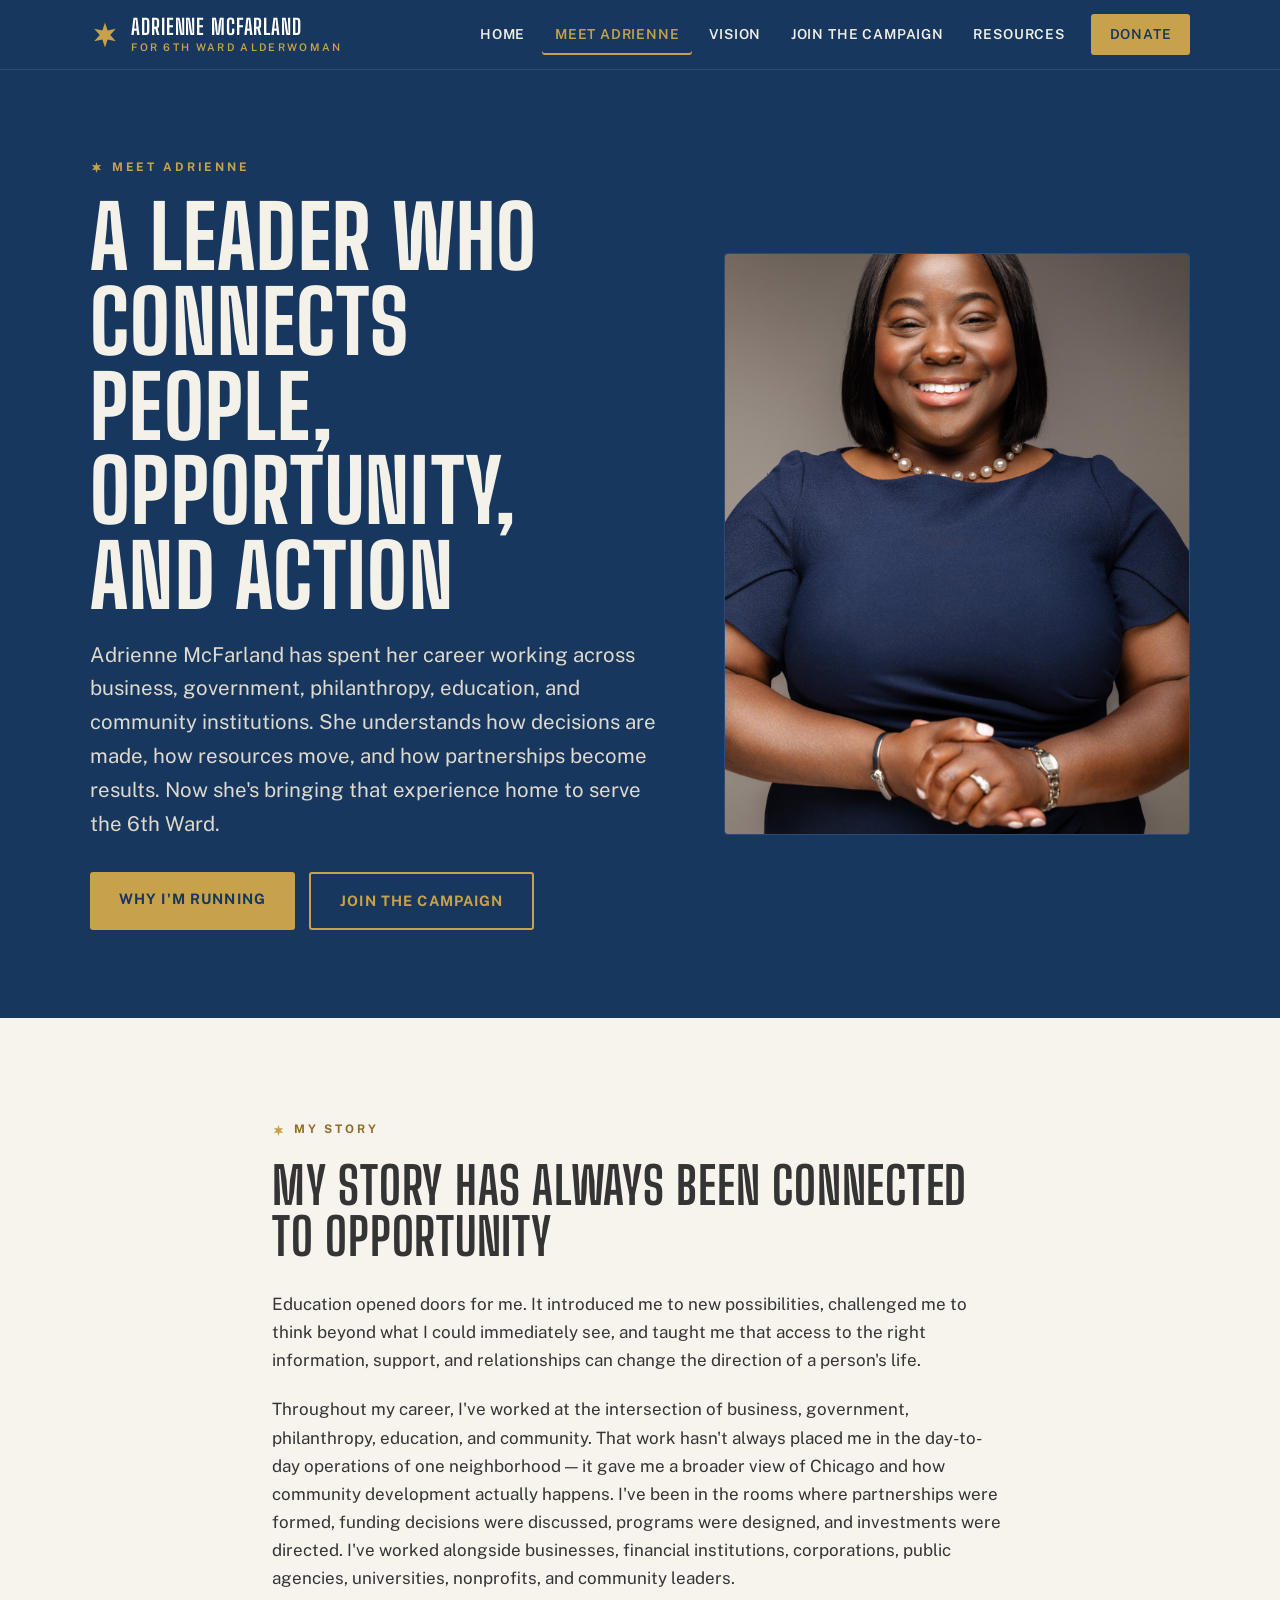
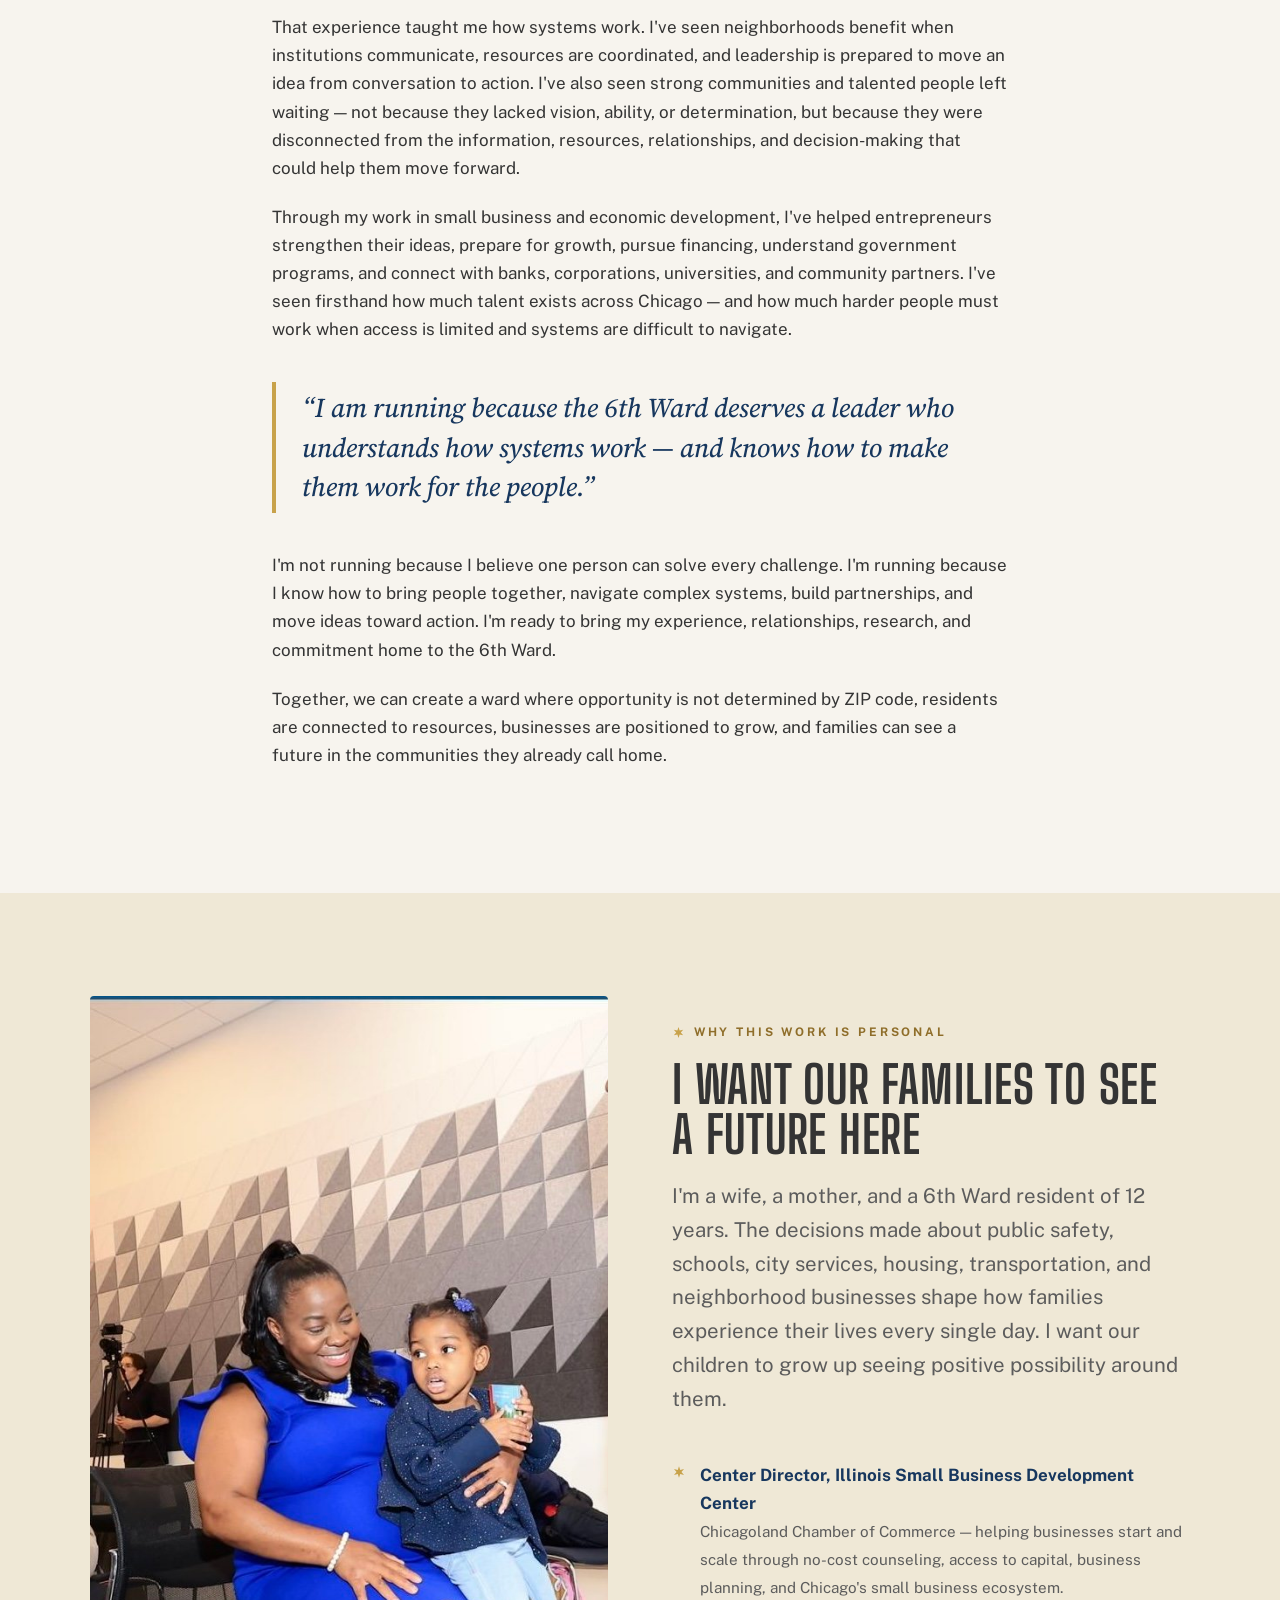
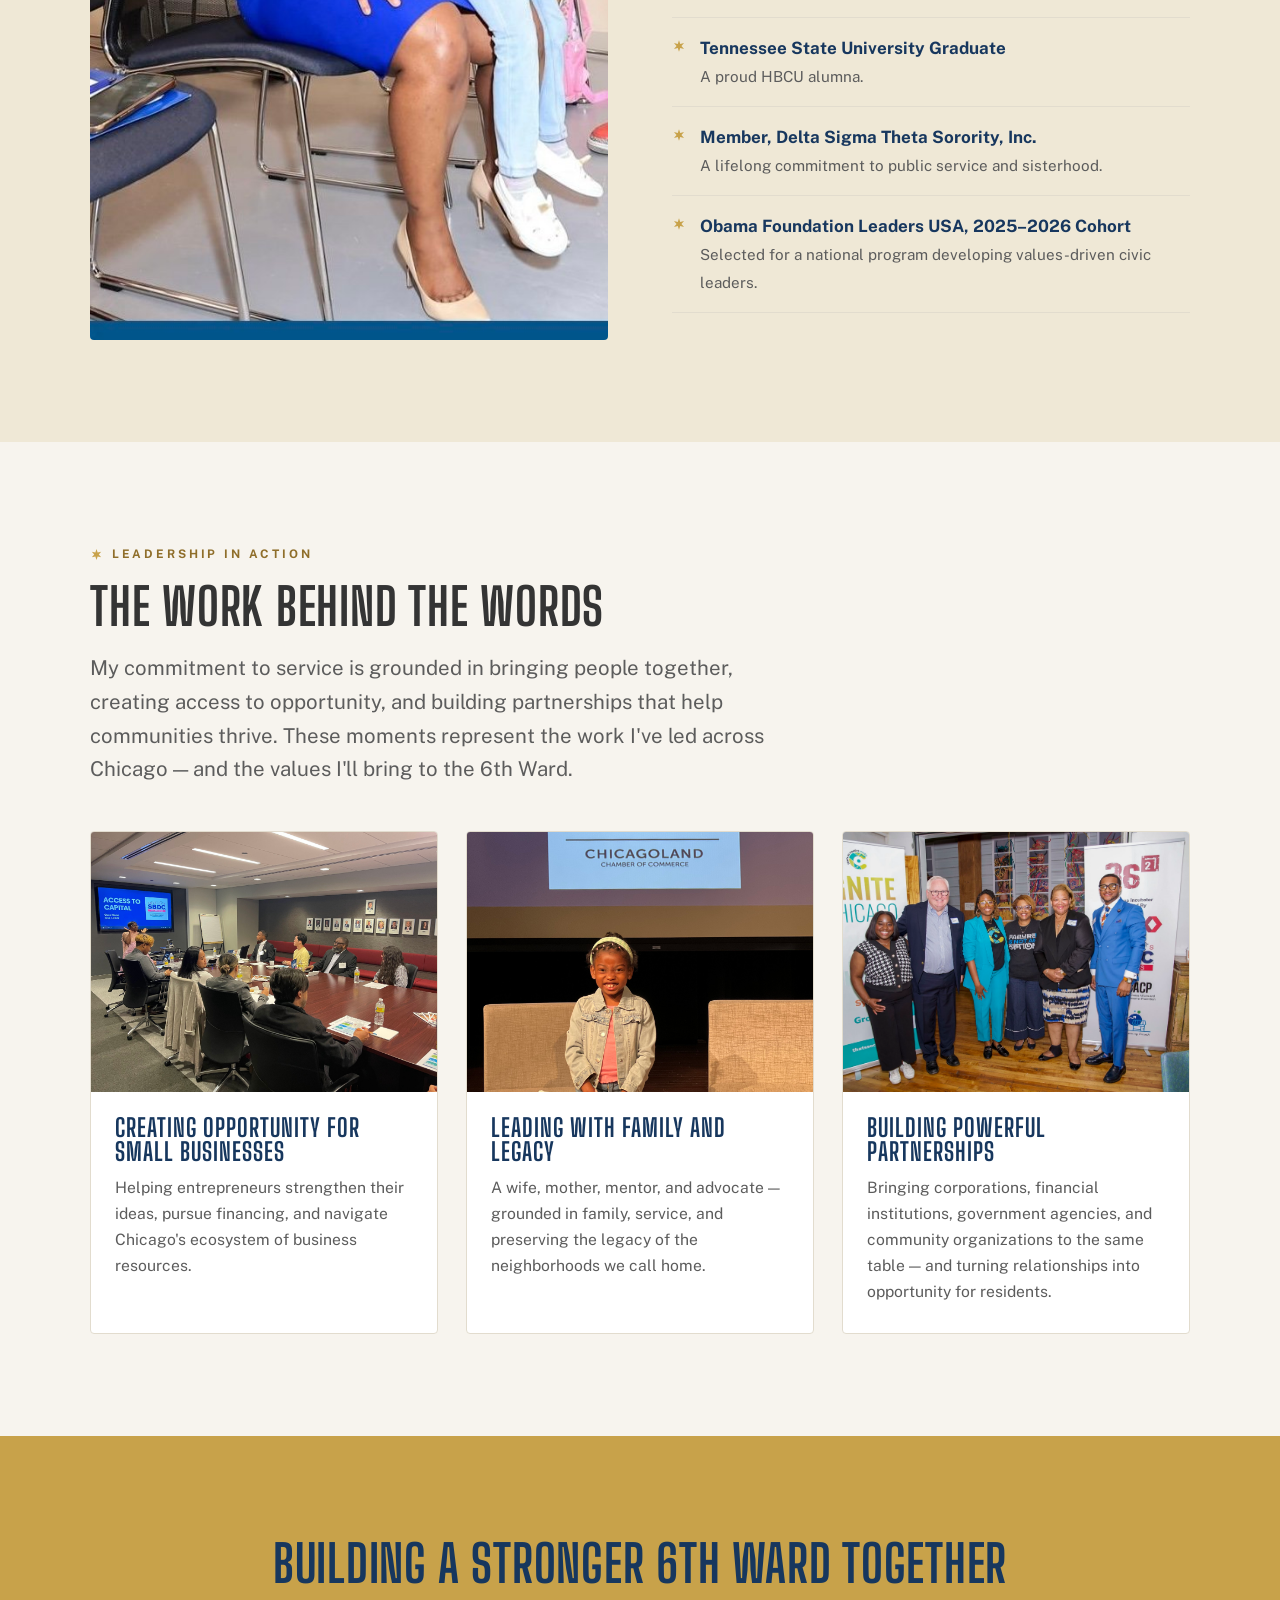
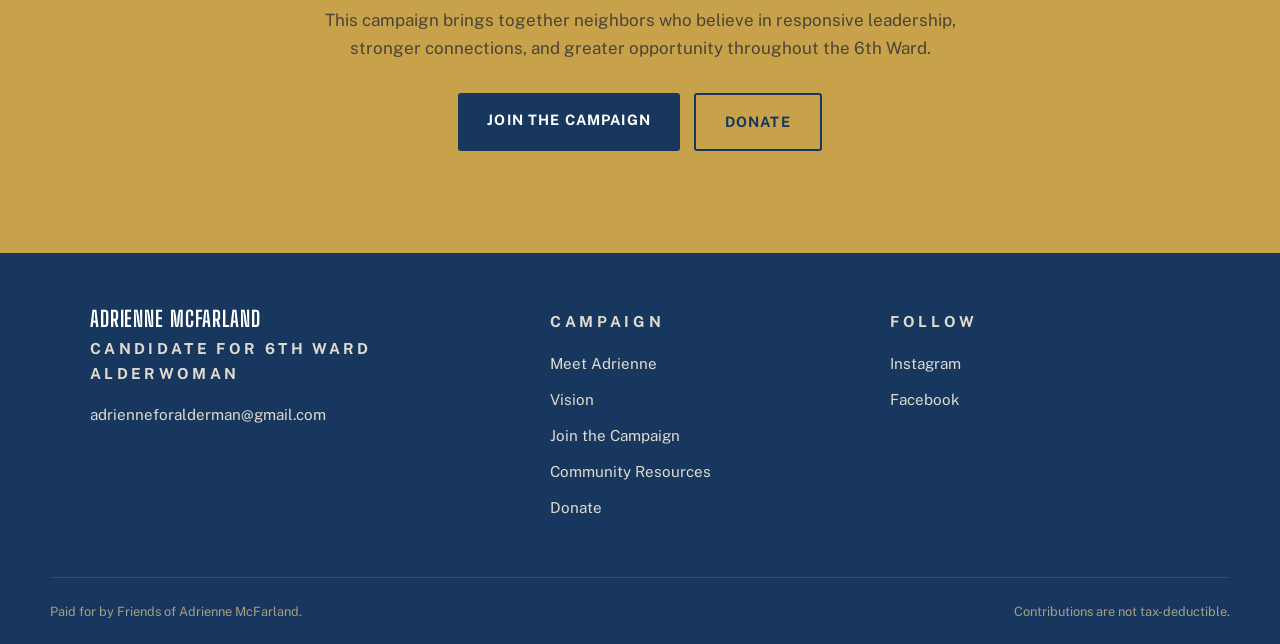
==== meet-adrienne.html @ 902237fe "Correcting the root directory issue" ====
<!DOCTYPE html>
<html lang="en">
<head>
<meta charset="UTF-8">
<meta name="viewport" content="width=device-width, initial-scale=1">
<title>Meet Adrienne McFarland | Candidate for Chicago's 6th Ward Alderwoman</title>
<meta name="description" content="Adrienne McFarland is a 6th Ward resident, small business development leader, and Obama Foundation Leader running to connect Chicago's 6th Ward to opportunity.">
<link rel="canonical" href="https://www.adriennefor6th.com/meet-adrienne">
<meta property="og:type" content="website">
<meta property="og:site_name" content="Adrienne McFarland for 6th">
<meta property="og:title" content="Meet Adrienne McFarland | Candidate for Chicago's 6th Ward Alderwoman">
<meta property="og:description" content="Adrienne McFarland is a 6th Ward resident, small business development leader, and Obama Foundation Leader running to connect Chicago's 6th Ward to opportunity.">
<meta property="og:url" content="https://www.adriennefor6th.com/meet-adrienne">
<meta name="twitter:card" content="summary_large_image">
<link rel="icon" href="data:image/svg+xml,<svg xmlns='http://www.w3.org/2000/svg' viewBox='0 0 24 24'><polygon fill='%23C8A24A' points='12,2 14.1,8.36 20.66,7 16.2,12 20.66,17 14.1,15.64 12,22 9.9,15.64 3.34,17 7.8,12 3.34,7 9.9,8.36'/></svg>">
<link rel="preconnect" href="https://fonts.googleapis.com">
<link rel="preconnect" href="https://fonts.gstatic.com" crossorigin>
<link href="https://fonts.googleapis.com/css2?family=Big+Shoulders+Display:wght@500;600;700;800&family=Public+Sans:ital,wght@0,400;0,500;0,600;0,700;1,400&family=Source+Serif+4:ital,opsz,wght@1,8..60,400;1,8..60,500&display=swap" rel="stylesheet">
<link rel="stylesheet" href="styles.css">
</head>
<body>
<a class="skip" href="#main">Skip to content</a>
<header class="site-header">
  <div class="header-inner">
    <a class="brand" href="index.html">
      <span class="brand-mark star"><svg width="30" height="30" viewBox="0 0 24 24" fill="currentColor" aria-hidden="true"><polygon points="12,2 14.1,8.36 20.66,7 16.2,12 20.66,17 14.1,15.64 12,22 9.9,15.64 3.34,17 7.8,12 3.34,7 9.9,8.36"/></svg></span>
      <span class="brand-text">
        <span class="brand-name">Adrienne McFarland</span>
        <span class="brand-sub">For 6th Ward Alderwoman</span>
      </span>
    </a>
    <button class="nav-toggle" aria-expanded="false" aria-controls="nav" onclick="var n=document.getElementById('nav');var o=n.classList.toggle('open');this.setAttribute('aria-expanded',o)">Menu</button>
    <nav class="nav" id="nav" aria-label="Main">
      <a href="index.html">Home</a>
      <a href="meet-adrienne.html" aria-current="page">Meet Adrienne</a>
      <a href="vision.html">Vision</a>
      <a href="join.html">Join the Campaign</a>
      <a href="resources.html">Resources</a>
      <a class="btn-donate" href="donate.html">Donate</a>
    </nav>
  </div>
</header>
<main id="main">

<section class="hero">
  <div class="wrap hero-grid">
    <div>
      <p class="eyebrow" style="color:var(--sky)"><span class="star"><svg width="13" height="13" viewBox="0 0 24 24" fill="currentColor" aria-hidden="true"><polygon points="12,2 14.1,8.36 20.66,7 16.2,12 20.66,17 14.1,15.64 12,22 9.9,15.64 3.34,17 7.8,12 3.34,7 9.9,8.36"/></svg></span>Meet Adrienne</p>
      <h1>A Leader Who Connects People, Opportunity, and Action</h1>
      <p class="lede">Adrienne McFarland has spent her career working across business, government, philanthropy, education, and community institutions. She understands how decisions are made, how resources move, and how partnerships become results. Now she's bringing that experience home to serve the 6th Ward.</p>
      <div class="btn-row">
        <a class="btn btn-primary" href="vision.html">Why I'm Running</a>
        <a class="btn btn-outline-light" href="join.html">Join the Campaign</a>
      </div>
    </div>
    <div class="hero-photo">
      <img src="images/adrienne-meet.jpg" alt="Adrienne McFarland smiling, photographed in the 6th Ward." fetchpriority="high">
    </div>
  </div>
</section>

<section>
  <div class="wrap">
    <div class="story">
      <p class="eyebrow"><span class="star"><svg width="13" height="13" viewBox="0 0 24 24" fill="currentColor" aria-hidden="true"><polygon points="12,2 14.1,8.36 20.66,7 16.2,12 20.66,17 14.1,15.64 12,22 9.9,15.64 3.34,17 7.8,12 3.34,7 9.9,8.36"/></svg></span>My Story</p>
      <h2 style="margin-bottom:1.75rem">My Story Has Always Been Connected to Opportunity</h2>
      <p>Education opened doors for me. It introduced me to new possibilities, challenged me to think beyond what I could immediately see, and taught me that access to the right information, support, and relationships can change the direction of a person's life.</p>
      <p>Throughout my career, I've worked at the intersection of business, government, philanthropy, education, and community. That work hasn't always placed me in the day-to-day operations of one neighborhood — it gave me a broader view of Chicago and how community development actually happens. I've been in the rooms where partnerships were formed, funding decisions were discussed, programs were designed, and investments were directed. I've worked alongside businesses, financial institutions, corporations, public agencies, universities, nonprofits, and community leaders.</p>
      <p>That experience taught me how systems work. I've seen neighborhoods benefit when institutions communicate, resources are coordinated, and leadership is prepared to move an idea from conversation to action. I've also seen strong communities and talented people left waiting — not because they lacked vision, ability, or determination, but because they were disconnected from the information, resources, relationships, and decision-making that could help them move forward.</p>
      <p>Through my work in small business and economic development, I've helped entrepreneurs strengthen their ideas, prepare for growth, pursue financing, understand government programs, and connect with banks, corporations, universities, and community partners. I've seen firsthand how much talent exists across Chicago — and how much harder people must work when access is limited and systems are difficult to navigate.</p>
      <p class="pull">&ldquo;I am running because the 6th Ward deserves a leader who understands how systems work — and knows how to make them work for the people.&rdquo;</p>
      <p>I'm not running because I believe one person can solve every challenge. I'm running because I know how to bring people together, navigate complex systems, build partnerships, and move ideas toward action. I'm ready to bring my experience, relationships, research, and commitment home to the 6th Ward.</p>
      <p>Together, we can create a ward where opportunity is not determined by ZIP code, residents are connected to resources, businesses are positioned to grow, and families can see a future in the communities they already call home.</p>
    </div>
  </div>
</section>

<section class="on-sky">
  <div class="wrap feature">
    <figure class="feature-media">
      <img src="images/adrienne-family.jpg" alt="Adrienne McFarland with her family in the 6th Ward." loading="lazy">
    </figure>
    <div>
      <p class="eyebrow"><span class="star"><svg width="13" height="13" viewBox="0 0 24 24" fill="currentColor" aria-hidden="true"><polygon points="12,2 14.1,8.36 20.66,7 16.2,12 20.66,17 14.1,15.64 12,22 9.9,15.64 3.34,17 7.8,12 3.34,7 9.9,8.36"/></svg></span>Why This Work Is Personal</p>
      <h2>I Want Our Families to See a Future Here</h2>
      <p class="lede">I'm a wife, a mother, and a 6th Ward resident of 12 years. The decisions made about public safety, schools, city services, housing, transportation, and neighborhood businesses shape how families experience their lives every single day. I want our children to grow up seeing positive possibility around them.</p>
      <ul class="cred-list">
        <li><span class="star"><svg width="14" height="14" viewBox="0 0 24 24" fill="currentColor" aria-hidden="true"><polygon points="12,2 14.1,8.36 20.66,7 16.2,12 20.66,17 14.1,15.64 12,22 9.9,15.64 3.34,17 7.8,12 3.34,7 9.9,8.36"/></svg></span><div><strong>Center Director, Illinois Small Business Development Center</strong><span>Chicagoland Chamber of Commerce — helping businesses start and scale through no-cost counseling, access to capital, business planning, and Chicago's small business ecosystem.</span></div></li>
        <li><span class="star"><svg width="14" height="14" viewBox="0 0 24 24" fill="currentColor" aria-hidden="true"><polygon points="12,2 14.1,8.36 20.66,7 16.2,12 20.66,17 14.1,15.64 12,22 9.9,15.64 3.34,17 7.8,12 3.34,7 9.9,8.36"/></svg></span><div><strong>Tennessee State University Graduate</strong><span>A proud HBCU alumna.</span></div></li>
        <li><span class="star"><svg width="14" height="14" viewBox="0 0 24 24" fill="currentColor" aria-hidden="true"><polygon points="12,2 14.1,8.36 20.66,7 16.2,12 20.66,17 14.1,15.64 12,22 9.9,15.64 3.34,17 7.8,12 3.34,7 9.9,8.36"/></svg></span><div><strong>Member, Delta Sigma Theta Sorority, Inc.</strong><span>A lifelong commitment to public service and sisterhood.</span></div></li>
        <li><span class="star"><svg width="14" height="14" viewBox="0 0 24 24" fill="currentColor" aria-hidden="true"><polygon points="12,2 14.1,8.36 20.66,7 16.2,12 20.66,17 14.1,15.64 12,22 9.9,15.64 3.34,17 7.8,12 3.34,7 9.9,8.36"/></svg></span><div><strong>Obama Foundation Leaders USA, 2025&ndash;2026 Cohort</strong><span>Selected for a national program developing values-driven civic leaders.</span></div></li>
      </ul>
    </div>
  </div>
</section>

<section>
  <div class="wrap">
    <p class="eyebrow"><span class="star"><svg width="13" height="13" viewBox="0 0 24 24" fill="currentColor" aria-hidden="true"><polygon points="12,2 14.1,8.36 20.66,7 16.2,12 20.66,17 14.1,15.64 12,22 9.9,15.64 3.34,17 7.8,12 3.34,7 9.9,8.36"/></svg></span>Leadership in Action</p>
    <h2>The Work Behind the Words</h2>
    <p class="lede">My commitment to service is grounded in bringing people together, creating access to opportunity, and building partnerships that help communities thrive. These moments represent the work I've led across Chicago — and the values I'll bring to the 6th Ward.</p>
    <div class="grid-3">
      <article class="card">
        <img src="images/small-business-event.jpg" alt="Adrienne McFarland presenting at a small business development event." loading="lazy">
        <div class="card-body">
          <h3>Creating Opportunity for Small Businesses</h3>
          <p>Helping entrepreneurs strengthen their ideas, pursue financing, and navigate Chicago's ecosystem of business resources.</p>
        </div>
      </article>
      <article class="card">
        <img src="images/family-legacy.jpg" alt="Adrienne McFarland with family at a community event." loading="lazy">
        <div class="card-body">
          <h3>Leading With Family and Legacy</h3>
          <p>A wife, mother, mentor, and advocate — grounded in family, service, and preserving the legacy of the neighborhoods we call home.</p>
        </div>
      </article>
      <article class="card">
        <img src="images/partnerships.jpg" alt="Adrienne McFarland at a partnership event with business and community leaders." loading="lazy">
        <div class="card-body">
          <h3>Building Powerful Partnerships</h3>
          <p>Bringing corporations, financial institutions, government agencies, and community organizations to the same table — and turning relationships into opportunity for residents.</p>
        </div>
      </article>
    </div>
  </div>
</section>

<section class="cta-band">
  <div class="wrap">
    <h2>Building a Stronger 6th Ward Together</h2>
    <p>This campaign brings together neighbors who believe in responsive leadership, stronger connections, and greater opportunity throughout the 6th Ward.</p>
    <div class="btn-row">
      <a class="btn btn-primary" href="join.html">Join the Campaign</a>
      <a class="btn btn-outline-light" href="donate.html">Donate</a>
    </div>
  </div>
</section>
</main>
<footer class="site-footer">
  <div class="wrap footer-grid">
    <div>
      <h3>Adrienne McFarland</h3>
      <p class="footer-sub">Candidate for 6th Ward Alderwoman</p>
      <p style="margin-top:1rem"><a href="mailto:adrienneforalderman@gmail.com">adrienneforalderman@gmail.com</a></p>
    </div>
    <div>
      <p class="footer-head">Campaign</p>
      <ul class="footer-links">
        <li><a href="meet-adrienne.html">Meet Adrienne</a></li>
        <li><a href="vision.html">Vision</a></li>
        <li><a href="join.html">Join the Campaign</a></li>
        <li><a href="resources.html">Community Resources</a></li>
        <li><a href="donate.html">Donate</a></li>
      </ul>
    </div>
    <div>
      <p class="footer-head">Follow</p>
      <ul class="footer-links">
        <li><a href="https://instagram.com/adrienneforalderman" rel="noopener">Instagram</a></li>
        <li><a href="https://www.facebook.com/adrienneforalderman" rel="noopener">Facebook</a></li>
      </ul>
    </div>
  </div>
  <div class="wrap footer-legal">
    <span>Paid for by Friends of Adrienne McFarland.</span>
    <span>Contributions are not tax-deductible.</span>
  </div>
</footer>
</body>
</html>
---- styles.css ----
/* ============================================================
   ADRIENNE McFARLAND FOR 6TH — Design System
   Palette + type grounded in Chicago civic vernacular:
   · Big Shoulders Display — a typeface designed for Chicago,
     drawn from the city's flag and architecture
   · Six-pointed Chicago star = the campaign mark for the 6th Ward
   ============================================================ */

:root{
  --navy:#17375E;
  --navy-2:#1F4370;
  --sky:#C8A24A;
  --sky-soft:#EFE8D6;
  --red:#C8A24A;
  --red-deep:#8F6E2A;
  --paper:#F7F4EE;
  --white:#FFFFFF;
  --ink:#343434;
  --ink-soft:#5C5C5C;
  --line:#E2DCCE;
  --line-navy:#2C4C78;

  --display:'Big Shoulders Display',system-ui,sans-serif;
  --body:'Public Sans',system-ui,sans-serif;
  --serif:'Source Serif 4',Georgia,serif;

  --max:1180px;
  --pad:clamp(1.25rem,4vw,2.5rem);
}

*{margin:0;padding:0;box-sizing:border-box}
html{scroll-behavior:smooth}
@media (prefers-reduced-motion:reduce){
  html{scroll-behavior:auto}
  *,*::before,*::after{animation:none!important;transition:none!important}
}

body{
  font-family:var(--body);
  color:var(--ink);
  background:var(--paper);
  line-height:1.65;
  font-size:1.0625rem;
  -webkit-font-smoothing:antialiased;
}

img{max-width:100%;display:block}
a{color:var(--navy)}
a:focus-visible,button:focus-visible{outline:3px solid var(--red);outline-offset:3px;border-radius:2px}

.skip{
  position:absolute;left:-9999px;top:0;background:var(--navy);color:#fff;
  padding:.75rem 1.25rem;z-index:200;font-weight:600;text-decoration:none;
}
.skip:focus{left:0}

.wrap{max-width:var(--max);margin:0 auto;padding-left:var(--pad);padding-right:var(--pad)}

/* ---------- Star mark ---------- */
.star{display:inline-block;vertical-align:-.12em}
.star svg{display:block}

/* ---------- Header / Nav ---------- */
.site-header{
  position:sticky;top:0;z-index:100;
  background:var(--navy);
  border-bottom:1px solid var(--line-navy);
}
.header-inner{
  display:flex;align-items:center;justify-content:space-between;
  gap:1.5rem;padding:.85rem var(--pad);max-width:var(--max);margin:0 auto;
}
.brand{display:flex;align-items:center;gap:.7rem;text-decoration:none}
.brand-mark{color:var(--sky);flex-shrink:0}
.brand-text{line-height:1.05}
.brand-name{
  font-family:var(--display);font-weight:700;font-size:1.35rem;
  letter-spacing:.04em;color:#fff;text-transform:uppercase;display:block;
}
.brand-sub{
  font-size:.66rem;letter-spacing:.22em;text-transform:uppercase;
  color:var(--sky);font-weight:600;display:block;margin-top:.15rem;
}
.nav{display:flex;align-items:center;gap:.25rem}
.nav a{
  color:#F2EFE7;text-decoration:none;font-size:.86rem;font-weight:600;
  letter-spacing:.06em;text-transform:uppercase;padding:.55rem .8rem;
  border-radius:3px;transition:color .15s,background .15s;
}
.nav a:hover{color:var(--sky)}
.nav a[aria-current="page"]{color:var(--sky);box-shadow:inset 0 -2px 0 var(--sky)}
.nav .btn-donate{
  background:var(--red);color:var(--navy);margin-left:.6rem;
  padding:.6rem 1.15rem;border-radius:3px;box-shadow:none;
}
.nav .btn-donate:hover{background:var(--red-deep);color:#fff}
.nav-toggle{
  display:none;background:none;border:2px solid var(--line-navy);
  color:#fff;font-family:var(--display);font-size:.9rem;font-weight:700;
  letter-spacing:.12em;text-transform:uppercase;padding:.5rem .9rem;
  border-radius:3px;cursor:pointer;
}
@media (max-width:920px){
  .nav-toggle{display:block}
  .nav{
    display:none;position:absolute;top:100%;left:0;right:0;
    flex-direction:column;align-items:stretch;background:var(--navy);
    border-bottom:1px solid var(--line-navy);padding:.5rem var(--pad) 1.25rem;
  }
  .nav.open{display:flex}
  .nav a{padding:.85rem .5rem;border-bottom:1px solid var(--line-navy)}
  .nav a[aria-current="page"]{box-shadow:none;border-left:3px solid var(--sky);padding-left:.75rem}
  .nav .btn-donate{margin:.9rem 0 0;text-align:center}
}

/* ---------- Buttons ---------- */
.btn{
  display:inline-block;text-decoration:none;font-weight:700;
  font-size:.9rem;letter-spacing:.08em;text-transform:uppercase;
  padding:.95rem 1.8rem;border-radius:3px;transition:background .15s,color .15s,border-color .15s;
}
.btn-primary{background:var(--red);color:var(--navy)}
.btn-primary:hover{background:var(--red-deep);color:#fff}
.btn-outline{border:2px solid var(--navy);color:var(--navy)}
.btn-outline:hover{background:var(--navy);color:#fff}
.btn-outline-light{border:2px solid var(--sky);color:var(--sky)}
.btn-outline-light:hover{background:var(--sky);color:var(--navy)}
.btn-row{display:flex;flex-wrap:wrap;gap:.9rem;margin-top:1.9rem}

/* ---------- Eyebrow + headings ---------- */
.eyebrow{
  display:flex;align-items:center;gap:.55rem;
  font-size:.74rem;font-weight:700;letter-spacing:.24em;text-transform:uppercase;
  color:var(--red-deep);margin-bottom:1.1rem;
}
.eyebrow .star{color:var(--red)}
.on-navy .eyebrow{color:var(--sky)}
.on-navy .eyebrow .star{color:var(--sky)}

h1,h2,h3{font-family:var(--display);text-transform:uppercase;line-height:.98;letter-spacing:.015em}
h1{font-weight:800;font-size:clamp(2.9rem,7vw,5.4rem)}
h2{font-weight:700;font-size:clamp(2rem,4.4vw,3.2rem)}
h3{font-weight:700;font-size:clamp(1.25rem,2.2vw,1.55rem);letter-spacing:.04em}
.lede{font-size:clamp(1.1rem,1.6vw,1.28rem);color:var(--ink-soft);max-width:44rem;margin-top:1.25rem}
.on-navy .lede,.hero .lede{color:#DFDACD}

/* ---------- Sections ---------- */
section{padding:clamp(3.5rem,8vw,6.5rem) 0}
.on-navy{background:var(--navy);color:#F4F1E9}
.on-navy h1,.on-navy h2,.on-navy h3{color:#fff}
.on-sky{background:var(--sky-soft)}
.tight{padding-top:clamp(2.5rem,5vw,4rem);padding-bottom:clamp(2.5rem,5vw,4rem)}

/* ---------- Star divider ---------- */
.star-divider{
  display:flex;align-items:center;gap:1rem;
  max-width:var(--max);margin:0 auto;padding:0 var(--pad);
}
.star-divider::before,.star-divider::after{content:"";flex:1;height:1px;background:var(--line)}
.star-divider .star{color:var(--red)}
.on-navy .star-divider::before,.on-navy .star-divider::after{background:var(--line-navy)}
.on-navy .star-divider .star{color:var(--sky)}

/* ---------- Hero ---------- */
.hero{background:var(--navy);color:#F4F1E9;padding:clamp(3rem,7vw,5.5rem) 0}
.hero-grid{
  display:grid;grid-template-columns:1.1fr .9fr;gap:clamp(2rem,5vw,4.5rem);
  align-items:center;
}
.hero-stack{display:flex;flex-direction:column}
.hero-stack .line{display:flex;align-items:baseline;gap:.6rem}
.hero-stack .line .star{color:var(--red);transform:translateY(-.35em)}
.hero-stack .accent{color:var(--sky)}
.hero-photo{position:relative}
.hero-photo img{
  width:100%;aspect-ratio:4/5;object-fit:cover;border-radius:4px;
  border:1px solid var(--line-navy);
}
.hero-photo::after{
  content:"";position:absolute;inset:1.1rem -1.1rem -1.1rem 1.1rem;
  border:2px solid var(--red);border-radius:4px;z-index:-1;
}
@media (max-width:860px){
  .hero-grid{grid-template-columns:1fr}
  .hero-photo{max-width:26rem}
  .hero-photo::after{inset:.8rem -.8rem -.8rem .8rem}
}

/* ---------- Quote band ---------- */
.quote-band{background:var(--paper);text-align:center}
.quote-band blockquote{max-width:52rem;margin:0 auto}
.quote-band p{
  font-family:var(--serif);font-style:italic;font-weight:500;
  font-size:clamp(1.35rem,2.6vw,1.9rem);line-height:1.45;color:var(--navy);
}
.quote-band cite{
  display:block;margin-top:1.4rem;font-family:var(--body);font-style:normal;
  font-size:.8rem;font-weight:700;letter-spacing:.24em;text-transform:uppercase;
  color:var(--red-deep);
}

/* ---------- Feature (photo + text) ---------- */
.feature{display:grid;grid-template-columns:1fr 1fr;gap:clamp(2rem,5vw,4rem);align-items:center}
.feature.flip .feature-media{order:2}
.feature-media img{width:100%;border-radius:4px;object-fit:cover}
.feature-media figcaption{font-size:.85rem;color:var(--ink-soft);margin-top:.8rem;line-height:1.55}
.on-navy .feature-media figcaption{color:#CFC8B7}
@media (max-width:860px){
  .feature{grid-template-columns:1fr}
  .feature.flip .feature-media{order:0}
}

/* ---------- Card grids ---------- */
.grid-3{display:grid;grid-template-columns:repeat(3,1fr);gap:1.75rem;margin-top:2.75rem}
.grid-4{display:grid;grid-template-columns:repeat(4,1fr);gap:1.5rem;margin-top:2.75rem}
@media (max-width:960px){.grid-4{grid-template-columns:repeat(2,1fr)}}
@media (max-width:860px){.grid-3{grid-template-columns:1fr}}
@media (max-width:560px){.grid-4{grid-template-columns:1fr}}

.card{
  background:var(--white);border:1px solid var(--line);border-radius:4px;
  overflow:hidden;display:flex;flex-direction:column;
}
.card img{aspect-ratio:4/3;object-fit:cover;width:100%}
.card-body{padding:1.5rem 1.5rem 1.75rem;flex:1}
.card-body h3{margin-bottom:.7rem;color:var(--navy)}
.card-body p{font-size:.98rem;color:var(--ink-soft)}

/* ---------- Pillars (Educate / Create Access / Reclaim Our Legacy) ---------- */
.pillars{background:var(--navy)}
.pillar{
  background:var(--navy-2);border:1px solid var(--line-navy);border-radius:4px;
  padding:2rem 1.75rem;display:flex;flex-direction:column;
}
.pillar-tag{
  font-family:var(--display);font-weight:800;font-size:1.6rem;letter-spacing:.05em;
  text-transform:uppercase;color:var(--sky);display:flex;align-items:center;gap:.6rem;
}
.pillar-tag .star{color:var(--red);flex-shrink:0}
.pillar p{margin-top:1rem;color:#DFDACD;font-size:.98rem;flex:1}
.pillar-focus{margin-top:1.5rem;padding-top:1.25rem;border-top:1px solid var(--line-navy)}
.pillar-focus h4{
  font-size:.7rem;font-weight:700;letter-spacing:.24em;text-transform:uppercase;
  color:#A79E86;margin-bottom:.7rem;
}
.star-list{list-style:none}
.star-list li{
  position:relative;padding-left:1.5rem;margin-bottom:.5rem;
  font-size:.95rem;font-weight:500;
}
.star-list li::before{
  content:"";position:absolute;left:0;top:.42em;width:.8rem;height:.8rem;
  background:currentColor;
  -webkit-mask:url('data:image/svg+xml;utf8,<svg xmlns="http://www.w3.org/2000/svg" viewBox="0 0 24 24"><polygon points="12,2 14.1,8.36 20.66,7 16.2,12 20.66,17 14.1,15.64 12,22 9.9,15.64 3.34,17 7.8,12 3.34,7 9.9,8.36"/></svg>') center/contain no-repeat;
          mask:url('data:image/svg+xml;utf8,<svg xmlns="http://www.w3.org/2000/svg" viewBox="0 0 24 24"><polygon points="12,2 14.1,8.36 20.66,7 16.2,12 20.66,17 14.1,15.64 12,22 9.9,15.64 3.34,17 7.8,12 3.34,7 9.9,8.36"/></svg>') center/contain no-repeat;
  color:var(--red);
}
.on-navy .star-list li::before{color:var(--sky)}

/* ---------- Coalition band ---------- */
.coalition-list{
  display:grid;grid-template-columns:repeat(3,1fr);gap:.4rem 2.5rem;
  margin-top:2.25rem;list-style:none;
}
.coalition-list li{
  font-family:var(--display);font-weight:600;font-size:1.25rem;
  letter-spacing:.05em;text-transform:uppercase;padding:.65rem 0;
  border-bottom:1px solid var(--line-navy);display:flex;align-items:center;gap:.7rem;
}
.coalition-list .star{color:var(--sky);flex-shrink:0}
@media (max-width:860px){.coalition-list{grid-template-columns:1fr}}

/* ---------- Process rail (Listen · Connect · Organize · Deliver) ---------- */
.rail{counter-reset:step;display:grid;grid-template-columns:repeat(4,1fr);gap:0;margin-top:2.75rem;border-top:2px solid var(--navy)}
.rail-step{padding:1.75rem 1.5rem 0 0;position:relative}
.rail-step::before{
  counter-increment:step;content:counter(step,decimal-leading-zero);
  font-family:var(--display);font-weight:800;font-size:.95rem;letter-spacing:.1em;
  color:var(--red);display:block;margin-bottom:.6rem;
}
.rail-step h3{color:var(--navy);margin-bottom:.6rem}
.rail-step p{font-size:.95rem;color:var(--ink-soft)}
@media (max-width:960px){.rail{grid-template-columns:repeat(2,1fr);gap:1.5rem 2rem}}
@media (max-width:560px){.rail{grid-template-columns:1fr}}

/* ---------- Story / long-form ---------- */
.story{max-width:46rem;margin:0 auto}
.story p{margin-bottom:1.35rem}
.story .pull{
  font-family:var(--serif);font-style:italic;font-weight:500;
  font-size:clamp(1.3rem,2.4vw,1.7rem);line-height:1.45;color:var(--navy);
  border-left:4px solid var(--red);padding:.4rem 0 .4rem 1.6rem;margin:2.4rem 0;
}

/* ---------- Credentials ---------- */
.cred-list{list-style:none;margin-top:1.75rem}
.cred-list li{
  display:flex;gap:.9rem;padding:1rem 0;border-bottom:1px solid var(--line);
  align-items:flex-start;
}
.cred-list .star{color:var(--red);flex-shrink:0;margin-top:.3rem}
.cred-list strong{display:block;color:var(--navy)}
.cred-list span{font-size:.95rem;color:var(--ink-soft)}

/* ---------- Resources ---------- */
.res-section{margin-top:3.25rem}
.res-head{display:flex;align-items:center;gap:.8rem;padding-bottom:1rem;border-bottom:2px solid var(--navy)}
.res-head .star{color:var(--red)}
.res-head h3{color:var(--navy)}
.res-head p{margin-left:auto;font-size:.9rem;color:var(--ink-soft);max-width:24rem;text-align:right}
.res-grid{display:grid;grid-template-columns:repeat(2,1fr);gap:1px;background:var(--line);margin-top:1px}
.res-grid a{
  background:var(--white);padding:1.15rem 1.35rem;text-decoration:none;color:var(--ink);
  display:flex;justify-content:space-between;align-items:center;gap:1rem;
  font-weight:600;font-size:.98rem;transition:background .15s;
}
.res-grid a::after{content:"↗";color:var(--red);font-weight:700;flex-shrink:0}
.res-grid a:hover{background:var(--sky-soft)}
.res-grid a span{font-weight:400;font-size:.85rem;color:var(--ink-soft);display:block;margin-top:.15rem}
@media (max-width:720px){
  .res-grid{grid-template-columns:1fr}
  .res-head{flex-wrap:wrap}
  .res-head p{margin-left:0;text-align:left;max-width:none}
}
.res-note{
  margin-top:3rem;padding:1.5rem 1.75rem;background:var(--sky-soft);
  border-left:4px solid var(--navy);font-size:.95rem;color:var(--ink-soft);border-radius:0 4px 4px 0;
}

/* ---------- Donate ---------- */
.donate-panel{
  background:var(--white);border:1px solid var(--line);border-radius:4px;
  padding:clamp(1.75rem,4vw,2.75rem);display:grid;grid-template-columns:1fr 1fr;
  gap:2.5rem;align-items:center;margin-top:2.75rem;
}
.donate-panel img{border-radius:4px;border:1px solid var(--line);max-width:20rem;width:100%;margin:0 auto}
.donate-steps{list-style:none}
.donate-steps li{display:flex;gap:1rem;padding:.8rem 0;align-items:flex-start}
.donate-steps .num{
  font-family:var(--display);font-weight:800;color:var(--red);
  font-size:1.2rem;line-height:1.4;flex-shrink:0;
}
@media (max-width:820px){.donate-panel{grid-template-columns:1fr}}
.fine{font-size:.85rem;color:var(--ink-soft);margin-top:1.75rem;max-width:44rem}

/* ---------- CTA band ---------- */
.cta-band{background:var(--red);color:var(--navy);text-align:center}
.cta-band h2{color:var(--navy)}
.cta-band p{max-width:40rem;margin:1.1rem auto 0;color:#4A4436}
.cta-band .btn-row{justify-content:center}
.cta-band .btn-outline-light{border-color:var(--navy);color:var(--navy)}
.cta-band .btn-outline-light:hover{background:var(--navy);color:#fff}
.cta-band .btn-primary{background:var(--navy);color:#fff}
.cta-band .btn-primary:hover{background:var(--navy-2);color:#fff}

/* ---------- Footer ---------- */
.site-footer{background:var(--navy);color:#DFDACD;padding:3.5rem 0 0}
.footer-grid{display:grid;grid-template-columns:1.4fr 1fr 1fr;gap:2.5rem}
.footer-grid h3{color:#fff;font-size:1.35rem;margin-bottom:.35rem}
.footer-sub{font-size:.7rem;letter-spacing:.22em;text-transform:uppercase;color:var(--sky);font-weight:700}
.footer-grid p,.footer-grid a{font-size:.95rem;color:#DFDACD}
.footer-grid a{text-decoration:none}
.footer-grid a:hover{color:var(--sky)}
.footer-links{list-style:none;margin-top:.9rem}
.footer-links li{margin-bottom:.5rem}
.footer-head{
  font-size:.72rem;font-weight:700;letter-spacing:.24em;text-transform:uppercase;
  color:#A79E86;margin-bottom:.4rem;
}
.footer-legal{
  margin-top:3rem;border-top:1px solid var(--line-navy);
  padding:1.4rem 0;font-size:.8rem;color:#A79E86;
  display:flex;flex-wrap:wrap;gap:.5rem 2rem;justify-content:space-between;
}
@media (max-width:860px){.footer-grid{grid-template-columns:1fr}}
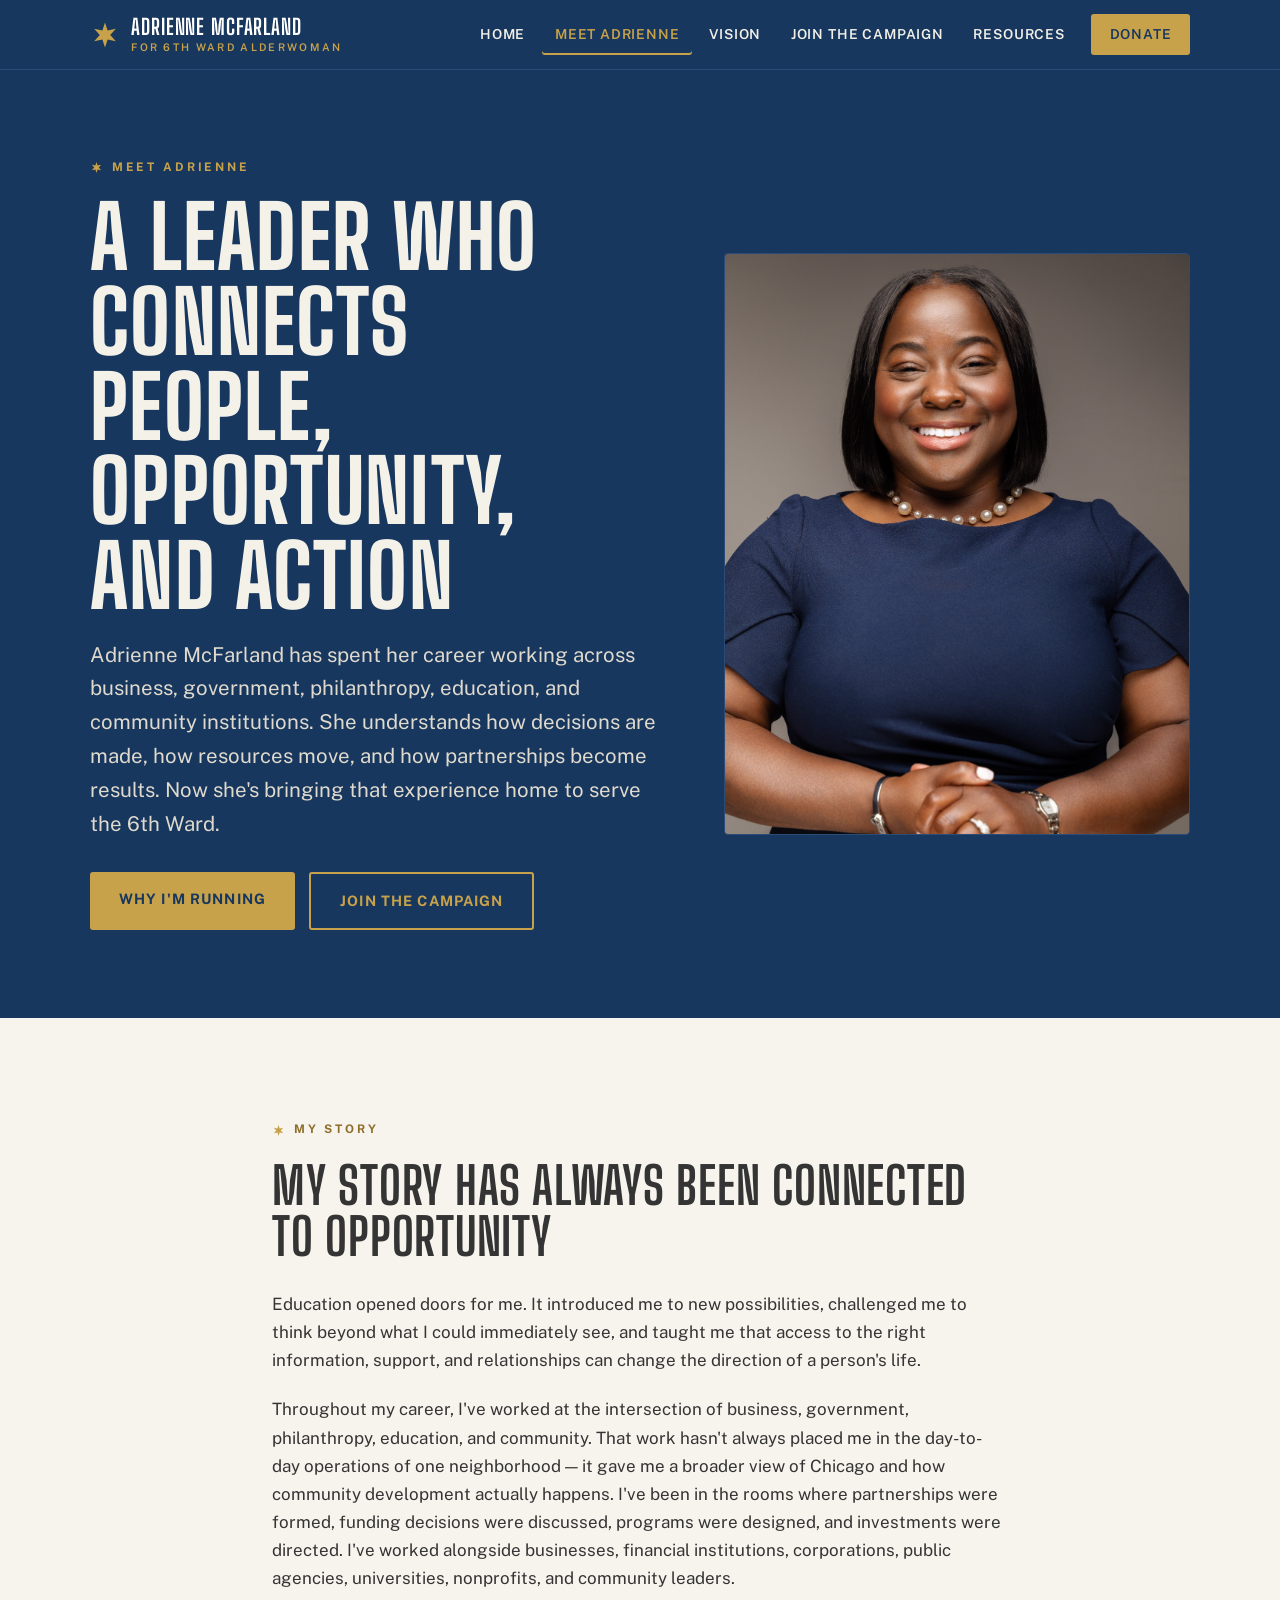
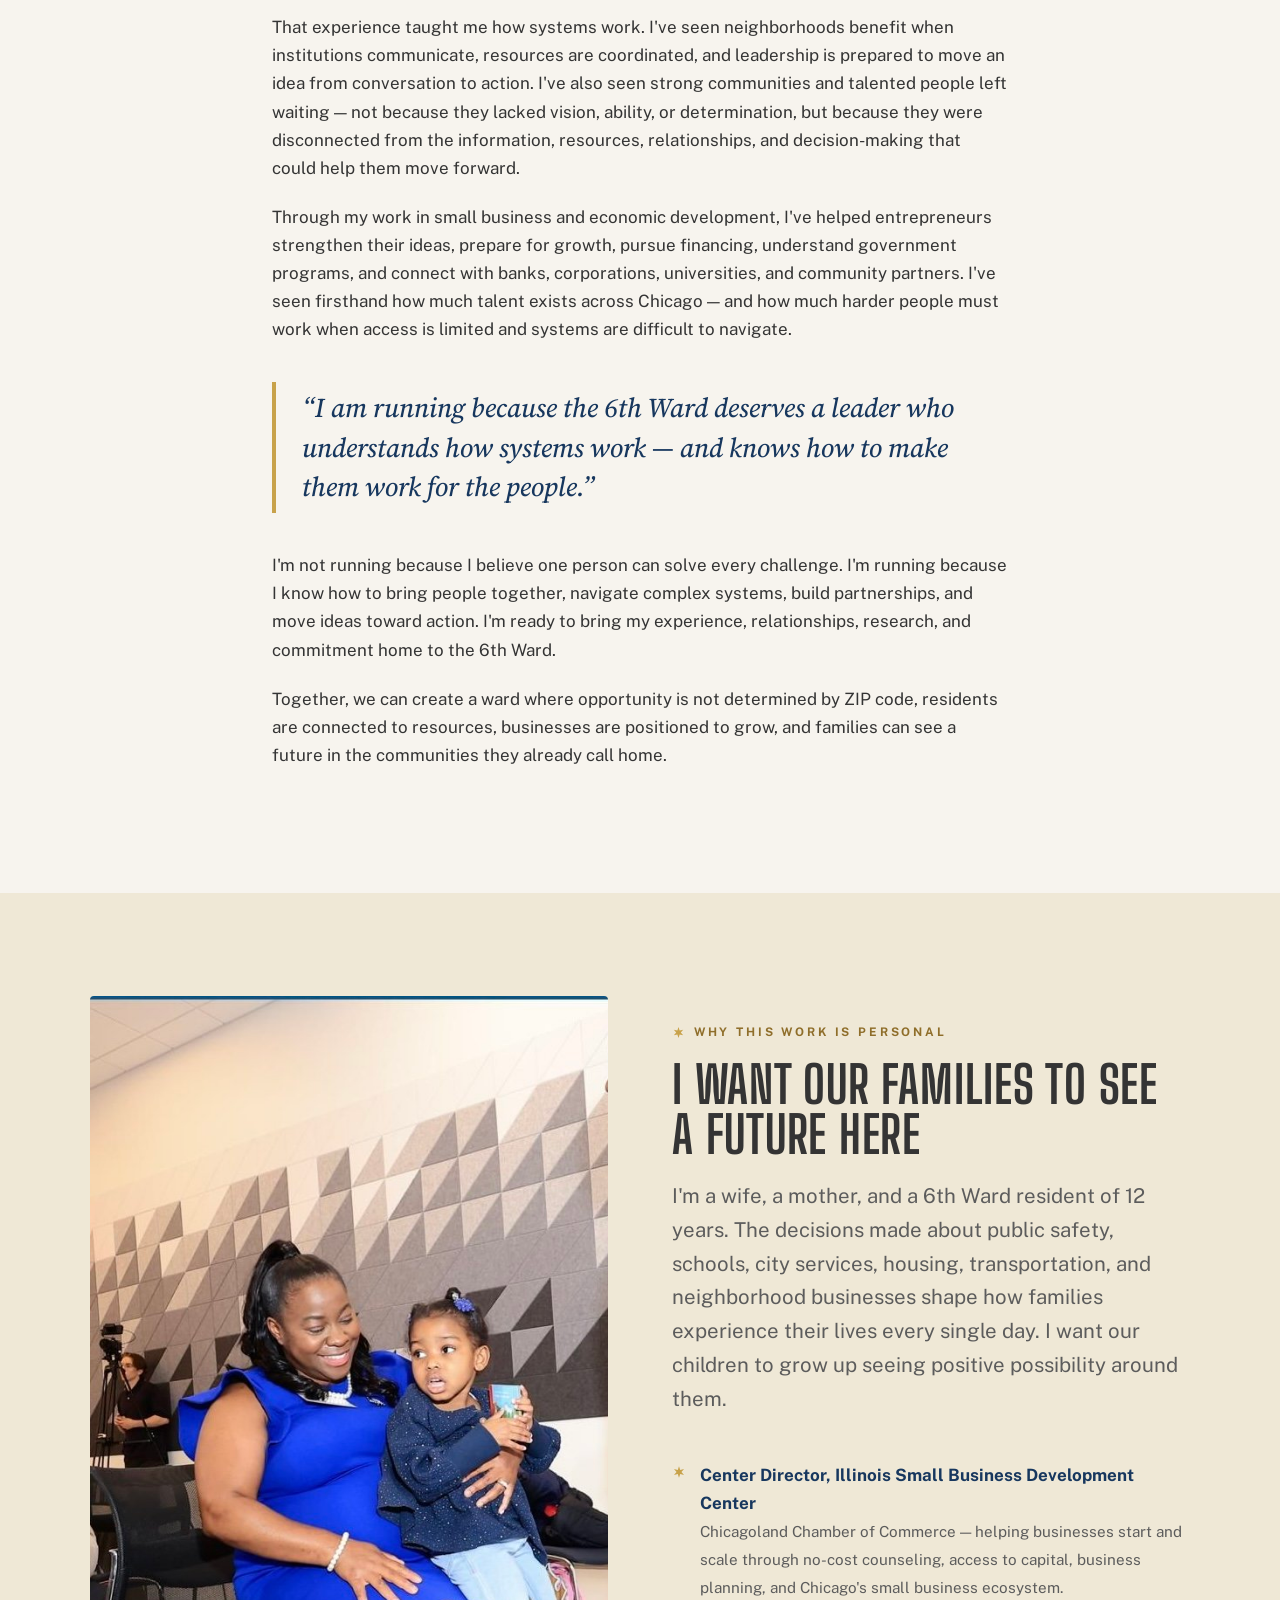
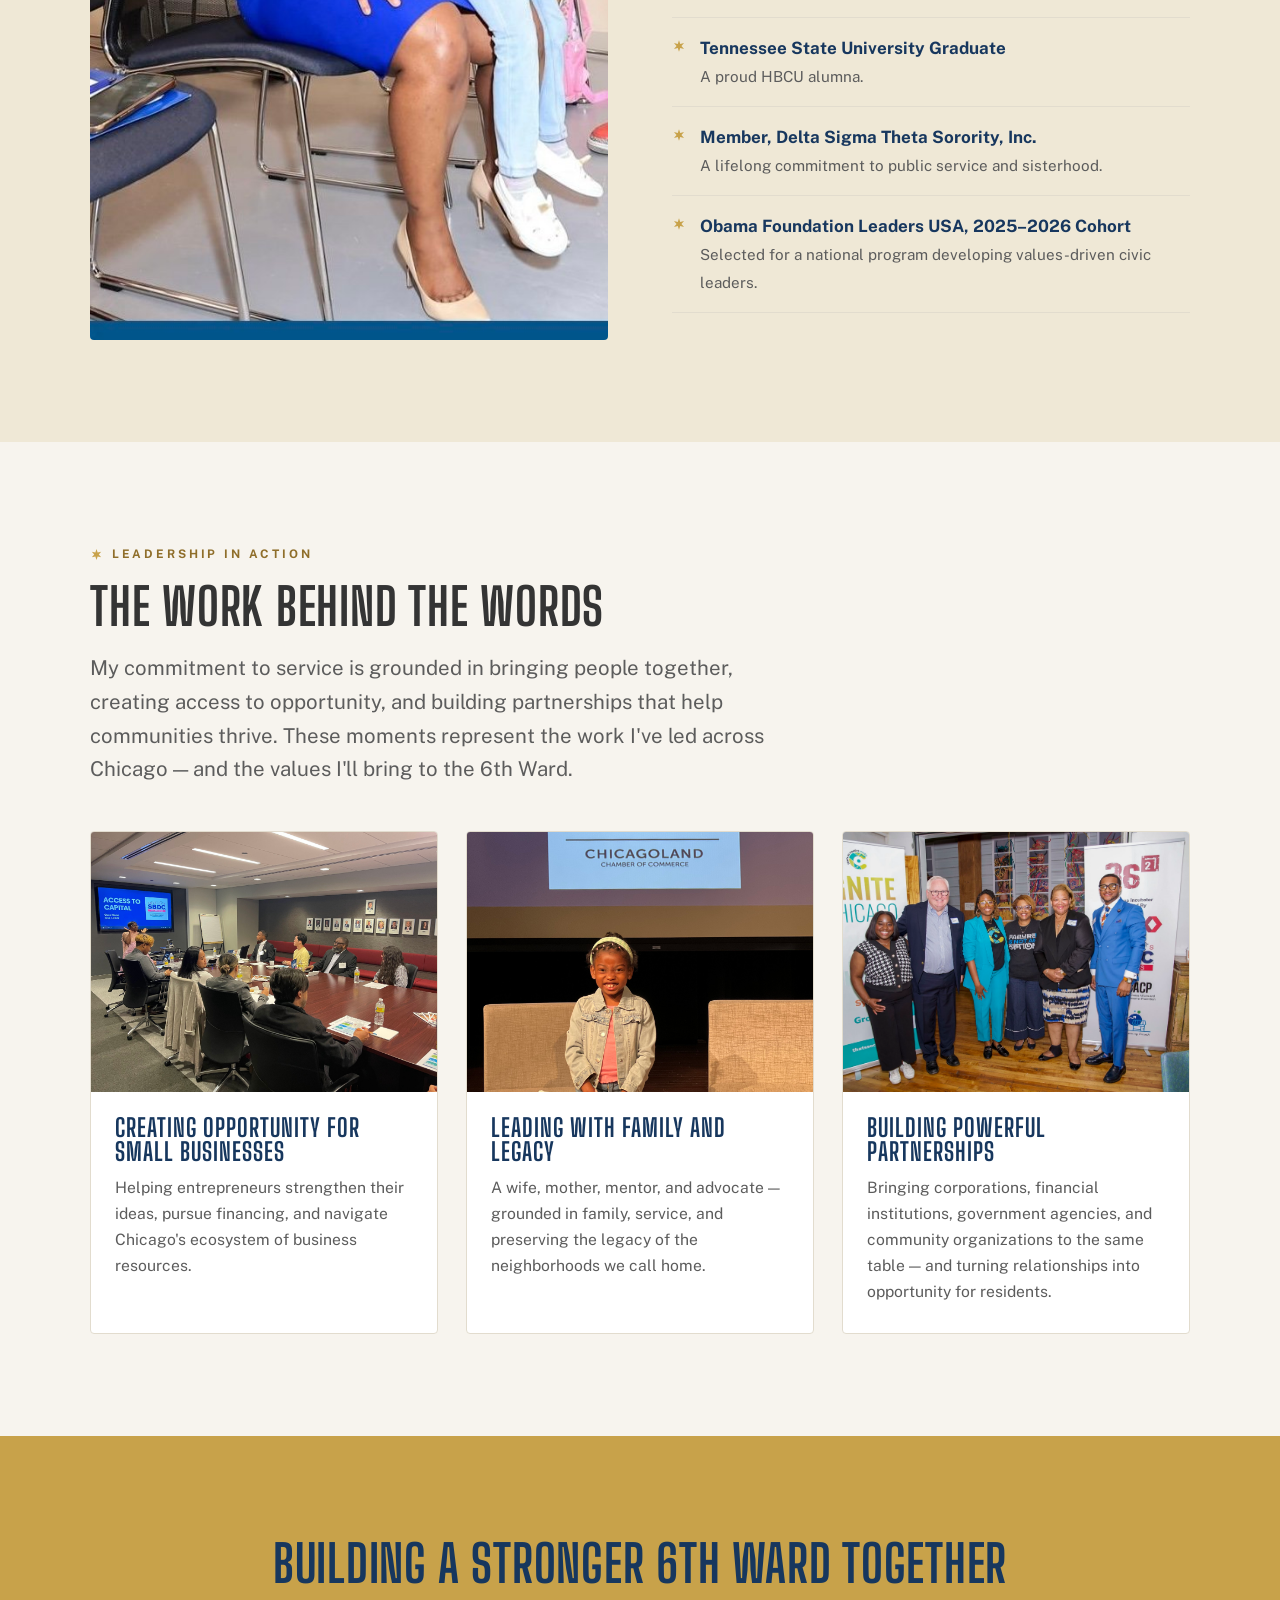
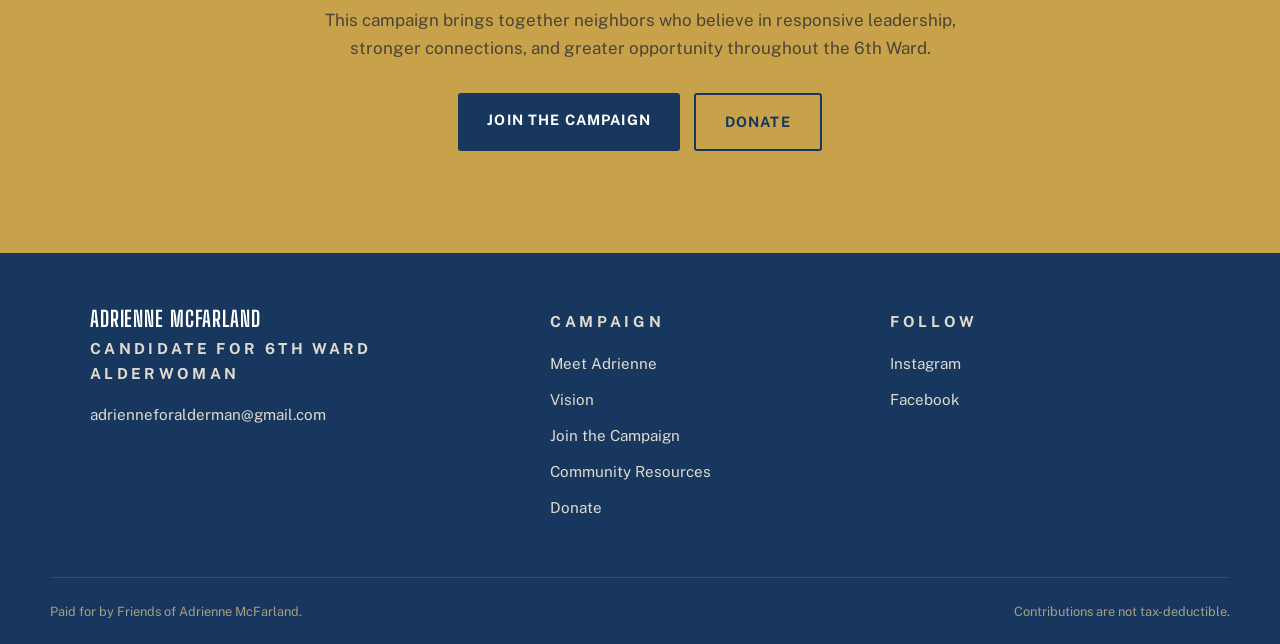
==== commit cd72ae94: "Add files via upload" ====
--- a/meet-adrienne.html
+++ b/meet-adrienne.html
@@ -54,7 +54,7 @@
       </div>
     </div>
     <div class="hero-photo">
-      <img src="images/adrienne-meet.jpg" alt="Adrienne McFarland smiling, photographed in the 6th Ward." fetchpriority="high">
+      <img class="crop-top" src="images/adrienne-meet.jpg" alt="Adrienne McFarland smiling, photographed in the 6th Ward." fetchpriority="high">
     </div>
   </div>
 </section>
--- a/styles.css
+++ b/styles.css
@@ -180,6 +180,7 @@
   content:"";position:absolute;inset:1.1rem -1.1rem -1.1rem 1.1rem;
   border:2px solid var(--red);border-radius:4px;z-index:-1;
 }
+.hero-photo img.crop-top{object-position:50% 12%}
 @media (max-width:860px){
   .hero-grid{grid-template-columns:1fr}
   .hero-photo{max-width:26rem}
@@ -326,6 +327,34 @@
   margin-top:3rem;padding:1.5rem 1.75rem;background:var(--sky-soft);
   border-left:4px solid var(--navy);font-size:.95rem;color:var(--ink-soft);border-radius:0 4px 4px 0;
 }
+
+/* ---------- Give options (Anedot + Zelle side by side) ---------- */
+.give-options{display:grid;grid-template-columns:1fr 1fr;gap:1.75rem;margin-top:2.75rem;align-items:stretch}
+.give-card{
+  background:var(--white);border:1px solid var(--line);border-radius:4px;
+  padding:clamp(1.5rem,3vw,2.25rem);display:flex;flex-direction:column;
+}
+.give-card-primary{border:2px solid var(--red);position:relative}
+.give-tag{
+  font-size:.72rem;font-weight:700;letter-spacing:.2em;text-transform:uppercase;
+  color:var(--red-deep);margin-bottom:.6rem;
+}
+.give-card h3{color:var(--navy);margin-bottom:1.1rem}
+.give-card .donate-steps{margin-bottom:0}
+.give-close{
+  margin-top:auto;padding-top:1.75rem;text-align:center;
+  display:flex;flex-direction:column;align-items:center;
+}
+.give-close .btn{margin-top:.4rem}
+.give-close img{
+  width:9.5rem;max-width:100%;margin:0 auto;border-radius:4px;
+  border:1px solid var(--line);padding:.6rem;background:var(--white);
+}
+.give-caption{
+  margin-top:.85rem;font-size:.82rem;color:var(--ink-soft);
+  text-align:center;max-width:16rem;
+}
+@media (max-width:820px){.give-options{grid-template-columns:1fr}}
 
 /* ---------- Donate ---------- */
 .donate-panel{
